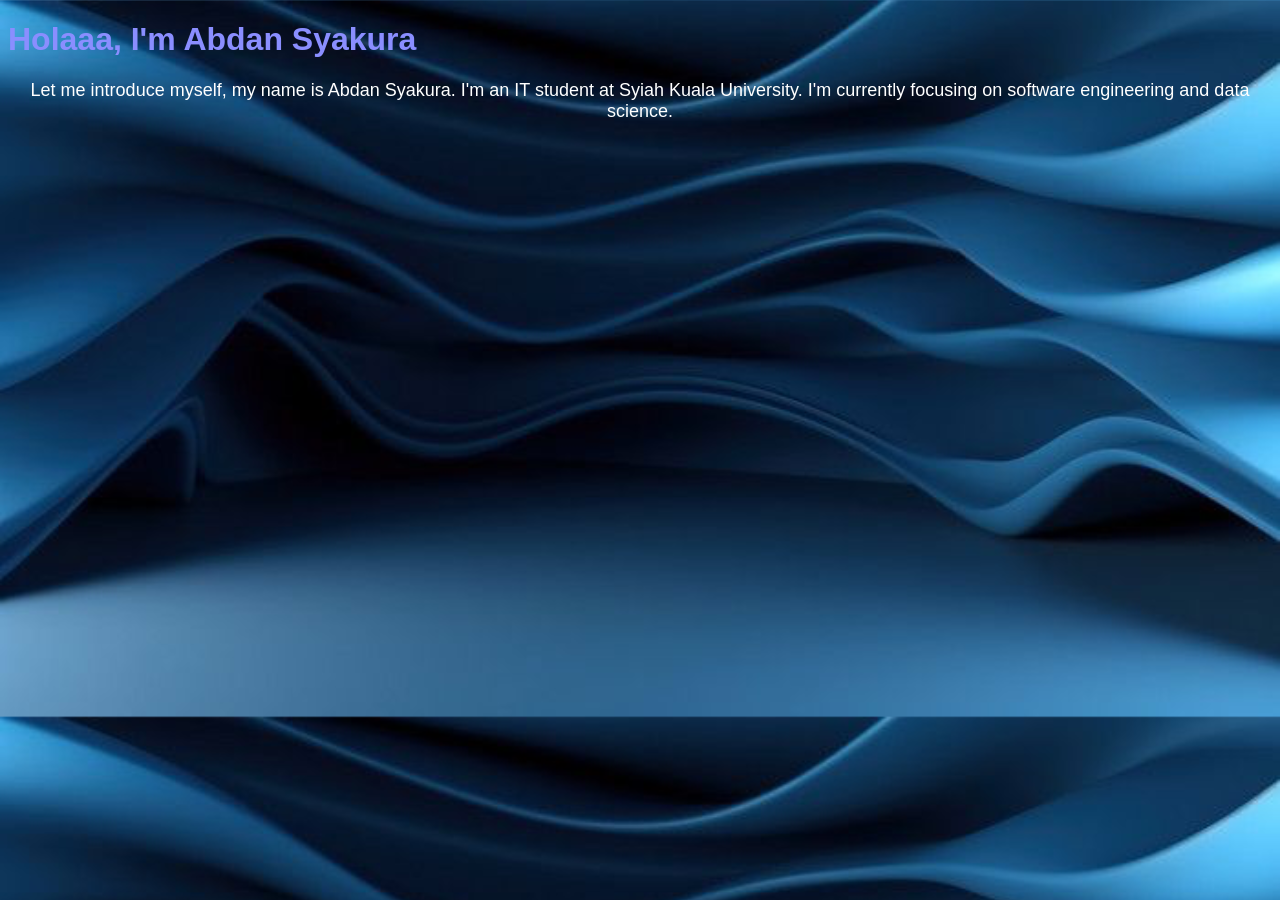
==== index.html @ c8990309 "ubah nama file" ====
<!DOCTYPE html>
<html>
    <link rel="stylesheet" href="tes.css">
    <head>
        <title>Abdan's portfolio</title>
    </head>

    <body>
        <h1>Holaaa, I'm Abdan Syakura</h1>
        <p>Let me introduce myself, my name is Abdan Syakura. I'm an IT student at Syiah Kuala University. 
            I'm currently focusing on software engineering and data science.</h3>
    </body>
</html>
---- tes.css ----
body{
    font-family: arial;
    background-image: url('image.png');
    background-size: cover;
}

h1{
    color: rgb(138, 142, 255);
}
p{
    font-size: large;
    color: #ffffff;
    text-align: center;
}
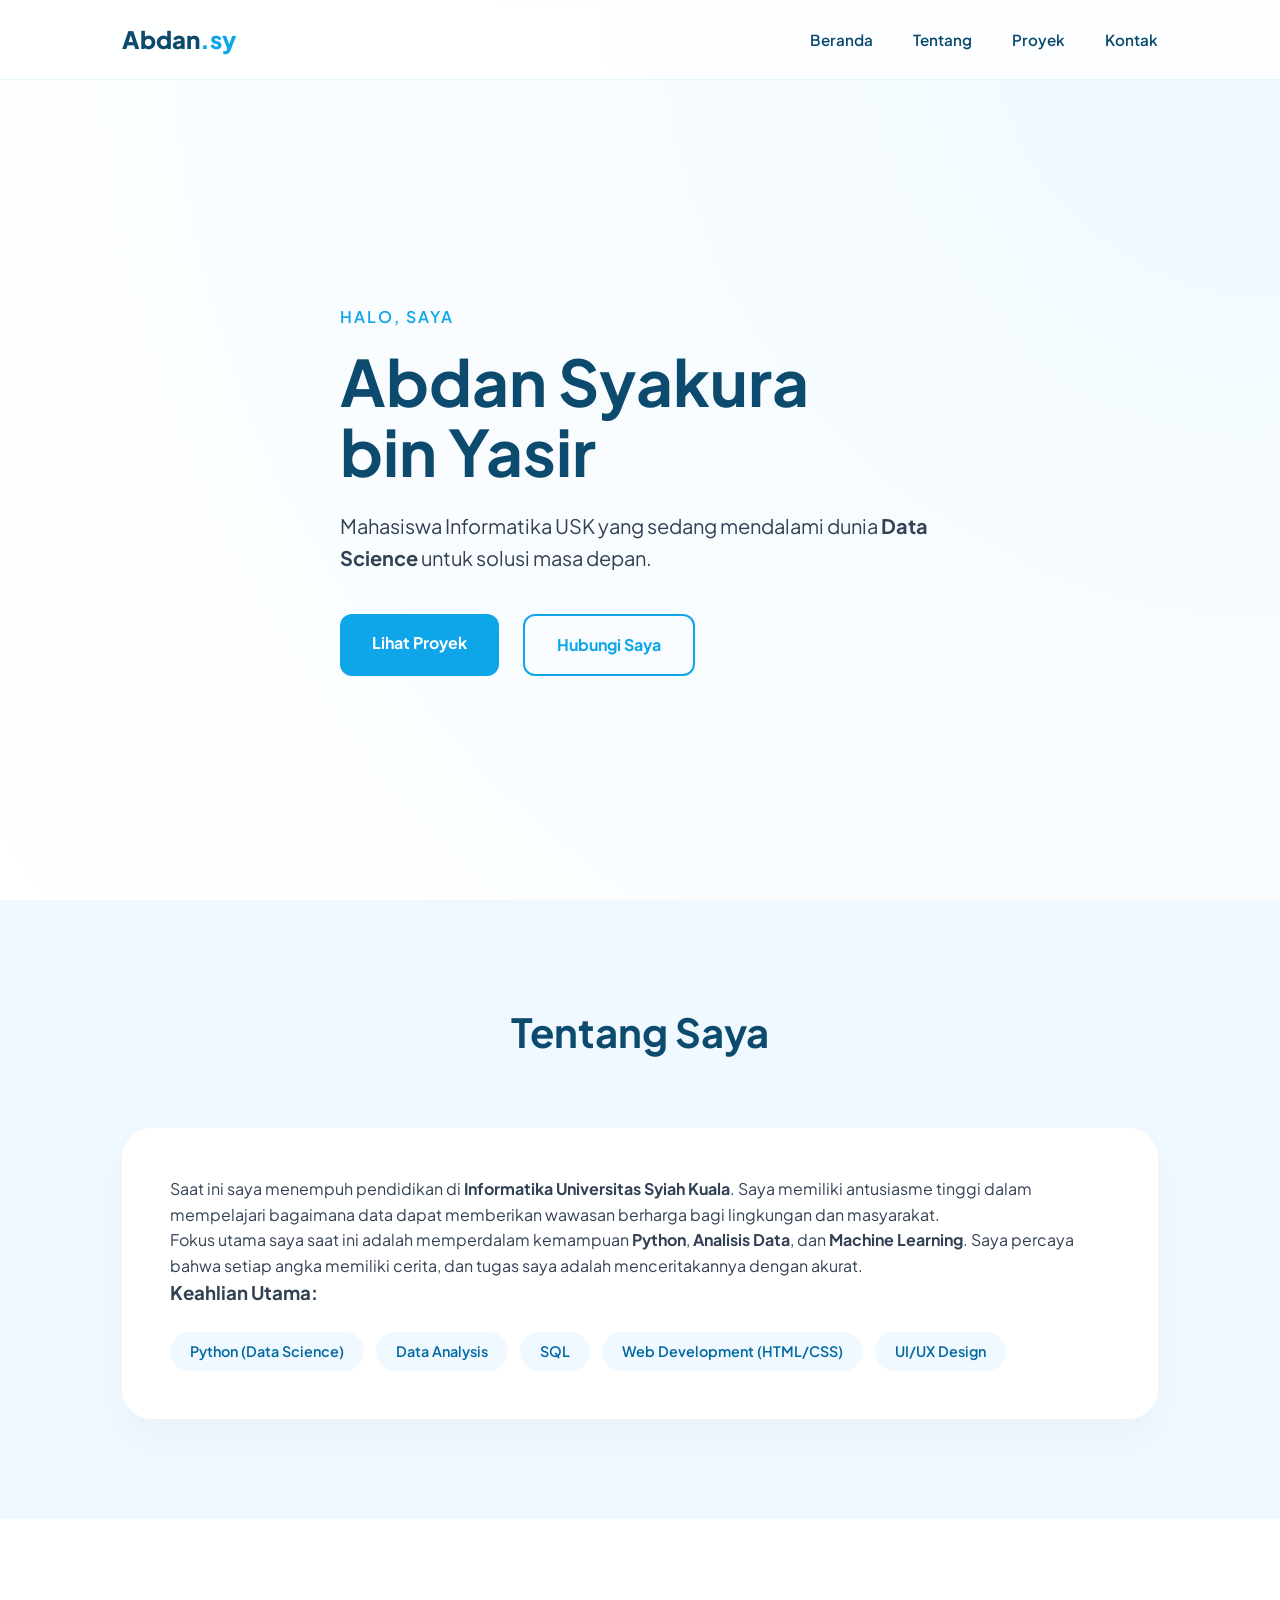
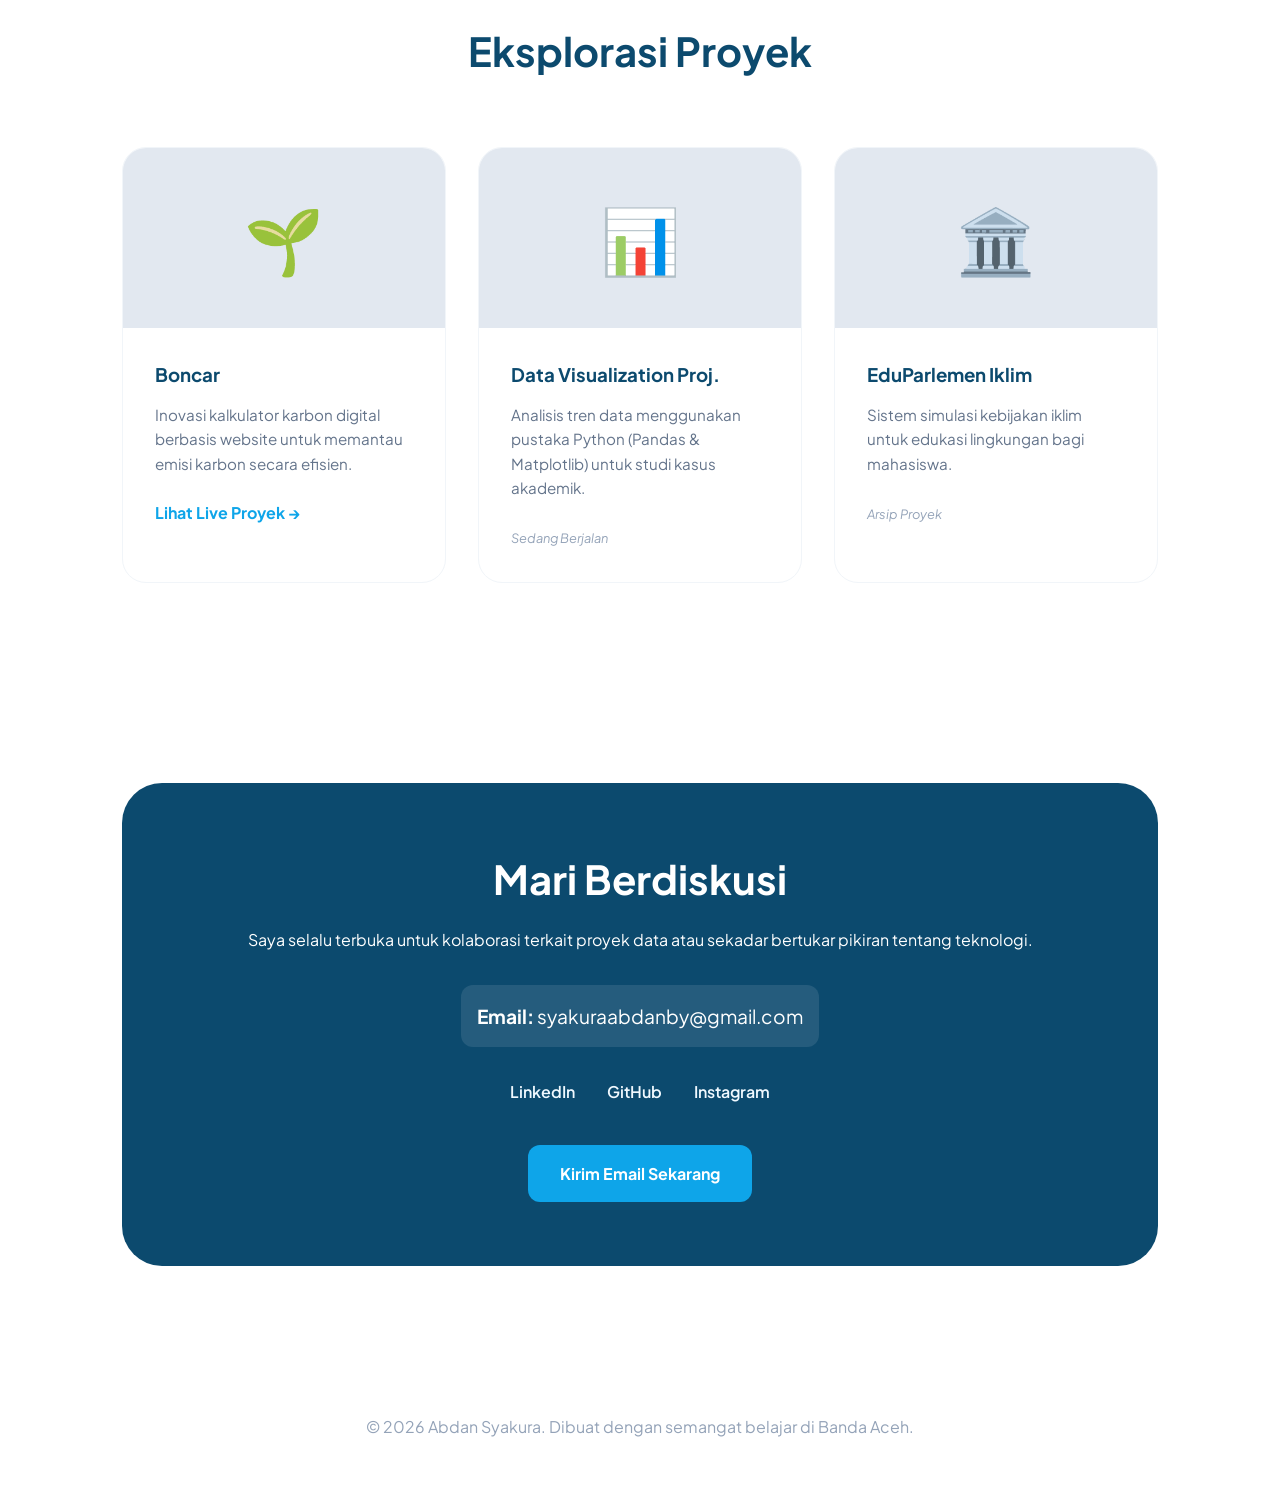
==== commit 0f83e11d: "tes 5" ====
--- a/index.html
+++ b/index.html
@@ -1,13 +1,118 @@
 <!DOCTYPE html>
-<html>
-    <link rel="stylesheet" href="tes.css">
-    <head>
-        <title>Abdan's portfolio</title>
-    </head>
+<html lang="id">
+<head>
+    <meta charset="UTF-8">
+    <meta name="viewport" content="width=device-width, initial-scale=1.0">
+    <title>Abdan Syakura | Data Science & Informatics</title>
+    <link rel="stylesheet" href="style.css">
+    <link href="https://fonts.googleapis.com/css2?family=Plus+Jakarta+Sans:wght@300;400;600;800&display=swap" rel="stylesheet">
+</head>
+<body>
 
-    <body>
-        <h1>Holaaa, I'm Abdan Syakura</h1>
-        <p>Let me introduce myself, my name is Abdan Syakura. I'm an IT student at Syiah Kuala University. 
-            I'm currently focusing on software engineering and data science.</h3>
-    </body>
+    <nav>
+        <div class="container nav-wrapper">
+            <div class="logo">Abdan<span>.sy</span></div>
+            <ul class="nav-links">
+                <li><a href="#home">Beranda</a></li>
+                <li><a href="#about">Tentang</a></li>
+                <li><a href="#projects">Proyek</a></li>
+                <li><a href="#contact">Kontak</a></li>
+            </ul>
+        </div>
+    </nav>
+
+    <header id="home" class="hero">
+        <div class="container">
+            <div class="hero-content">
+                <p class="greeting">Halo, Saya</p>
+                <h1>Abdan Syakura <br>bin Yasir</h1>
+                <p class="tagline">Mahasiswa Informatika USK yang sedang mendalami dunia <strong>Data Science</strong> untuk solusi masa depan.</p>
+                <div class="hero-btns">
+                    <a href="#projects" class="btn primary">Lihat Proyek</a>
+                    <a href="#contact" class="btn secondary">Hubungi Saya</a>
+                </div>
+            </div>
+        </div>
+    </header>
+
+    <section id="about" class="about">
+        <div class="container">
+            <h2 class="section-title">Tentang Saya</h2>
+            <div class="about-grid">
+                <div class="about-text">
+                    <p>Saat ini saya menempuh pendidikan di <strong>Informatika Universitas Syiah Kuala</strong>. Saya memiliki antusiasme tinggi dalam mempelajari bagaimana data dapat memberikan wawasan berharga bagi lingkungan dan masyarakat.</p>
+                    <p>Fokus utama saya saat ini adalah memperdalam kemampuan <strong>Python</strong>, <strong>Analisis Data</strong>, dan <strong>Machine Learning</strong>. Saya percaya bahwa setiap angka memiliki cerita, dan tugas saya adalah menceritakannya dengan akurat.</p>
+                    
+                    <div class="skills">
+                        <h3>Keahlian Utama:</h3>
+                        <div class="skill-list">
+                            <span class="skill-item">Python (Data Science)</span>
+                            <span class="skill-item">Data Analysis</span>
+                            <span class="skill-item">SQL</span>
+                            <span class="skill-item">Web Development (HTML/CSS)</span>
+                            <span class="skill-item">UI/UX Design</span>
+                        </div>
+                    </div>
+                </div>
+            </div>
+        </div>
+    </section>
+
+    <section id="projects" class="projects">
+        <div class="container">
+            <h2 class="section-title">Eksplorasi Proyek</h2>
+            <div class="project-grid">
+                <div class="project-card">
+                    <div class="project-img">🌱</div>
+                    <div class="project-info">
+                        <h3>Boncar</h3>
+                        <p>Inovasi kalkulator karbon digital berbasis website untuk memantau emisi karbon secara efisien.</p>
+                        <a href="https://boncar-carboncalculator.vercel.app/" target="_blank" class="project-link">Lihat Live Proyek &rarr;</a>
+                    </div>
+                </div>
+                <div class="project-card">
+                    <div class="project-img">📊</div>
+                    <div class="project-info">
+                        <h3>Data Visualization Proj.</h3>
+                        <p>Analisis tren data menggunakan pustaka Python (Pandas & Matplotlib) untuk studi kasus akademik.</p>
+                        <span class="status">Sedang Berjalan</span>
+                    </div>
+                </div>
+                <div class="project-card">
+                    <div class="project-img">🏛️</div>
+                    <div class="project-info">
+                        <h3>EduParlemen Iklim</h3>
+                        <p>Sistem simulasi kebijakan iklim untuk edukasi lingkungan bagi mahasiswa.</p>
+                        <span class="status">Arsip Proyek</span>
+                    </div>
+                </div>
+            </div>
+        </div>
+    </section>
+
+    <section id="contact" class="contact">
+        <div class="container">
+            <div class="contact-card">
+                <h2>Mari Berdiskusi</h2>
+                <p>Saya selalu terbuka untuk kolaborasi terkait proyek data atau sekadar bertukar pikiran tentang teknologi.</p>
+                <div class="email-box">
+                    <strong>Email:</strong> syakuraabdanby@gmail.com
+                </div>
+                <div class="socials">
+                    <a href="#">LinkedIn</a>
+                    <a href="#">GitHub</a>
+                    <a href="#">Instagram</a>
+                </div>
+                <a href="mailto:syakuraabdanby@gmail.com" class="btn primary">Kirim Email Sekarang</a>
+            </div>
+        </div>
+    </section>
+
+    <footer>
+        <div class="container">
+            <p>&copy; 2026 Abdan Syakura. Dibuat dengan semangat belajar di Banda Aceh.</p>
+        </div>
+    </footer>
+
+</body>
 </html>
--- a/style.css
+++ b/style.css
@@ -0,0 +1,289 @@
+/* Reset & Global */
+* {
+    margin: 0;
+    padding: 0;
+    box-sizing: border-box;
+}
+
+:root {
+    --sky-light: #f0f9ff;
+    --sky-main: #0ea5e9;
+    --sky-dark: #0369a1;
+    --navy: #0c4a6e;
+    --text: #334155;
+    --white: #ffffff;
+    --transition: all 0.3s ease;
+}
+
+body {
+    font-family: 'Plus Jakarta Sans', sans-serif;
+    color: var(--text);
+    background-color: var(--white);
+    line-height: 1.6;
+    scroll-behavior: smooth;
+}
+
+.container {
+    max-width: 1100px;
+    margin: 0 auto;
+    padding: 0 2rem;
+}
+
+/* Navigation */
+nav {
+    background: rgba(255, 255, 255, 0.8);
+    backdrop-filter: blur(10px);
+    height: 80px;
+    display: flex;
+    align-items: center;
+    position: fixed;
+    top: 0;
+    width: 100%;
+    z-index: 1000;
+    border-bottom: 1px solid rgba(14, 165, 233, 0.1);
+}
+
+.nav-wrapper {
+    display: flex;
+    justify-content: space-between;
+    align-items: center;
+    width: 100%;
+}
+
+.logo {
+    font-size: 1.5rem;
+    font-weight: 800;
+    color: var(--navy);
+}
+
+.logo span {
+    color: var(--sky-main);
+}
+
+.nav-links {
+    display: flex;
+    list-style: none;
+    gap: 2.5rem;
+}
+
+.nav-links a {
+    text-decoration: none;
+    color: var(--navy);
+    font-weight: 600;
+    font-size: 0.95rem;
+    transition: var(--transition);
+}
+
+.nav-links a:hover {
+    color: var(--sky-main);
+}
+
+/* Hero Section */
+.hero {
+    height: 100vh;
+    background: radial-gradient(circle at top right, var(--sky-light), #ffffff);
+    display: flex;
+    align-items: center;
+    padding-top: 80px;
+}
+
+.greeting {
+    color: var(--sky-main);
+    font-weight: 600;
+    text-transform: uppercase;
+    letter-spacing: 2px;
+    margin-bottom: 1rem;
+}
+
+.hero h1 {
+    font-size: 4rem;
+    line-height: 1.1;
+    color: var(--navy);
+    margin-bottom: 1.5rem;
+}
+
+.tagline {
+    font-size: 1.25rem;
+    max-width: 600px;
+    margin-bottom: 2.5rem;
+}
+
+.hero-btns {
+    display: flex;
+    gap: 1.5rem;
+}
+
+/* Buttons */
+.btn {
+    padding: 1rem 2rem;
+    border-radius: 12px;
+    text-decoration: none;
+    font-weight: 700;
+    transition: var(--transition);
+    display: inline-block;
+}
+
+.btn.primary {
+    background: var(--sky-main);
+    color: var(--white);
+}
+
+.btn.primary:hover {
+    background: var(--sky-dark);
+    transform: translateY(-3px);
+    box-shadow: 0 10px 20px rgba(14, 165, 233, 0.2);
+}
+
+.btn.secondary {
+    border: 2px solid var(--sky-main);
+    color: var(--sky-main);
+}
+
+.btn.secondary:hover {
+    background: var(--sky-light);
+}
+
+/* Sections General */
+section {
+    padding: 100px 0;
+}
+
+.section-title {
+    font-size: 2.5rem;
+    color: var(--navy);
+    margin-bottom: 4rem;
+    text-align: center;
+}
+
+/* About */
+.about {
+    background: var(--sky-light);
+}
+
+.about-grid {
+    background: var(--white);
+    padding: 3rem;
+    border-radius: 30px;
+    box-shadow: 0 20px 40px rgba(0,0,0,0.03);
+}
+
+.skill-list {
+    display: flex;
+    flex-wrap: wrap;
+    gap: 12px;
+    margin-top: 1.5rem;
+}
+
+.skill-item {
+    background: var(--sky-light);
+    color: var(--sky-dark);
+    padding: 8px 20px;
+    border-radius: 50px;
+    font-weight: 600;
+    font-size: 0.9rem;
+}
+
+/* Projects */
+.project-grid {
+    display: grid;
+    grid-template-columns: repeat(auto-fit, minmax(300px, 1fr));
+    gap: 2rem;
+}
+
+.project-card {
+    background: var(--white);
+    border: 1px solid #f1f5f9;
+    border-radius: 24px;
+    overflow: hidden;
+    transition: var(--transition);
+}
+
+.project-card:hover {
+    transform: translateY(-10px);
+    box-shadow: 0 30px 60px rgba(14, 165, 233, 0.1);
+}
+
+.project-img {
+    height: 180px;
+    background: #e2e8f0;
+    display: flex;
+    align-items: center;
+    justify-content: center;
+    font-size: 4rem;
+}
+
+.project-info {
+    padding: 2rem;
+}
+
+.project-info h3 {
+    margin-bottom: 0.8rem;
+    color: var(--navy);
+}
+
+.project-info p {
+    color: #64748b;
+    font-size: 0.95rem;
+    margin-bottom: 1.5rem;
+}
+
+.project-link {
+    text-decoration: none;
+    color: var(--sky-main);
+    font-weight: 700;
+}
+
+.status {
+    font-size: 0.8rem;
+    color: #94a3b8;
+    font-style: italic;
+}
+
+/* Contact */
+.contact-card {
+    background: var(--navy);
+    color: var(--white);
+    padding: 4rem;
+    border-radius: 40px;
+    text-align: center;
+}
+
+.contact-card h2 {
+    font-size: 2.5rem;
+    margin-bottom: 1rem;
+}
+
+.email-box {
+    margin: 2rem 0;
+    font-size: 1.2rem;
+    background: rgba(255,255,255,0.1);
+    padding: 1rem;
+    border-radius: 12px;
+    display: inline-block;
+}
+
+.socials {
+    display: flex;
+    justify-content: center;
+    gap: 2rem;
+    margin-bottom: 2.5rem;
+}
+
+.socials a {
+    color: var(--sky-light);
+    text-decoration: none;
+    font-weight: 600;
+}
+
+/* Footer */
+footer {
+    text-align: center;
+    padding: 3rem 0;
+    color: #94a3b8;
+}
+
+/* Desktop Responsiveness */
+@media (max-width: 768px) {
+    .hero h1 { font-size: 2.5rem; }
+    .nav-links { display: none; }
+}
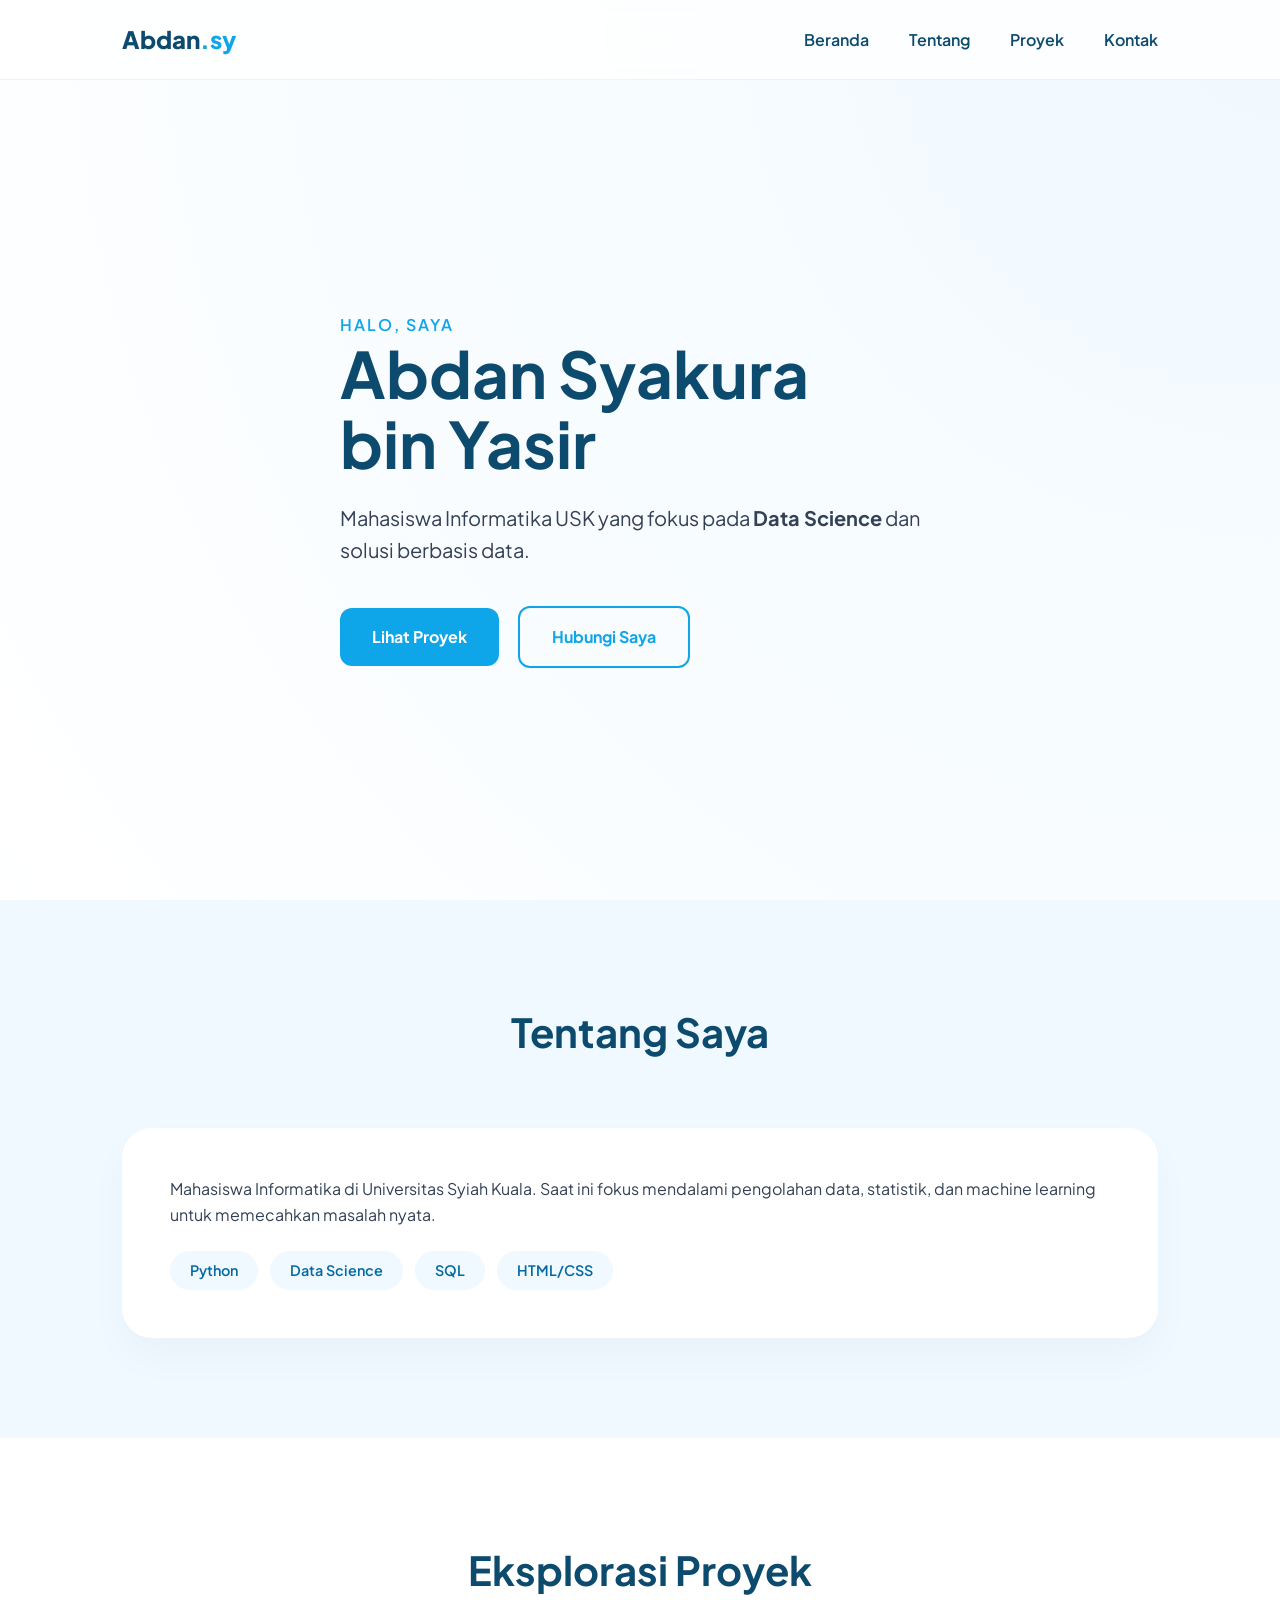
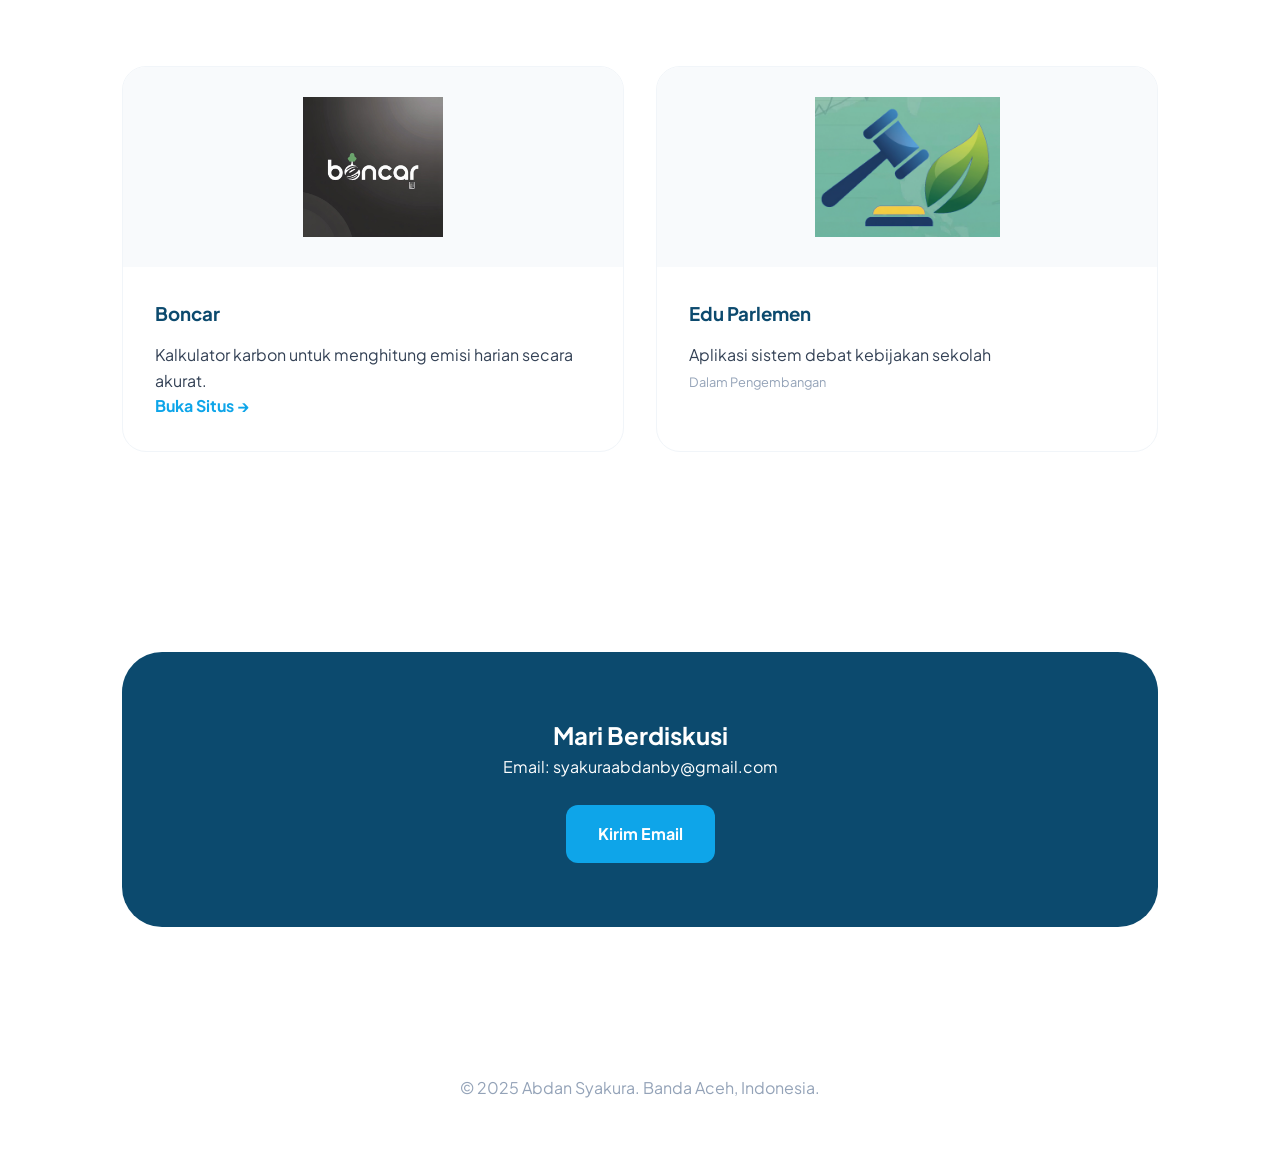
==== commit 601bae5a: "tes 6" ====
--- a/index.html
+++ b/index.html
@@ -3,9 +3,101 @@
 <head>
     <meta charset="UTF-8">
     <meta name="viewport" content="width=device-width, initial-scale=1.0">
-    <title>Abdan Syakura | Data Science & Informatics</title>
-    <link rel="stylesheet" href="style.css">
+    <title>Abdan Syakura | Data Science & Informatika</title>
+    <!-- Google Fonts -->
     <link href="https://fonts.googleapis.com/css2?family=Plus+Jakarta+Sans:wght@300;400;600;800&display=swap" rel="stylesheet">
+    <style>
+        /* CSS DASAR */
+        * { margin: 0; padding: 0; box-sizing: border-box; }
+        :root {
+            --sky-light: #f0f9ff;
+            --sky-main: #0ea5e9;
+            --sky-dark: #0369a1;
+            --navy: #0c4a6e;
+            --text: #334155;
+            --white: #ffffff;
+            --transition: all 0.3s ease;
+        }
+
+        body {
+            font-family: 'Plus Jakarta Sans', sans-serif;
+            color: var(--text);
+            background-color: var(--white);
+            line-height: 1.6;
+            scroll-behavior: smooth;
+        }
+
+        .container { max-width: 1100px; margin: 0 auto; padding: 0 2rem; }
+
+        /* NAVIGASI */
+        nav {
+            background: rgba(255, 255, 255, 0.8);
+            backdrop-filter: blur(10px);
+            height: 80px;
+            display: flex;
+            align-items: center;
+            position: fixed;
+            top: 0; width: 100%; z-index: 1000;
+            border-bottom: 1px solid rgba(14, 165, 233, 0.1);
+        }
+        .nav-wrapper { display: flex; justify-content: space-between; align-items: center; width: 100%; }
+        .logo { font-size: 1.5rem; font-weight: 800; color: var(--navy); }
+        .logo span { color: var(--sky-main); }
+        .nav-links { display: flex; list-style: none; gap: 2.5rem; }
+        .nav-links a { text-decoration: none; color: var(--navy); font-weight: 600; transition: var(--transition); }
+        .nav-links a:hover { color: var(--sky-main); }
+
+        /* HERO SECTION */
+        .hero {
+            height: 100vh;
+            background: radial-gradient(circle at top right, var(--sky-light), #ffffff);
+            display: flex; align-items: center; padding-top: 80px;
+        }
+        .hero h1 { font-size: 4rem; line-height: 1.1; color: var(--navy); margin-bottom: 1.5rem; }
+        .tagline { font-size: 1.25rem; max-width: 600px; margin-bottom: 2.5rem; }
+        .btn { padding: 1rem 2rem; border-radius: 12px; text-decoration: none; font-weight: 700; transition: var(--transition); display: inline-block; }
+        .btn.primary { background: var(--sky-main); color: var(--white); }
+        .btn.secondary { border: 2px solid var(--sky-main); color: var(--sky-main); margin-left: 1rem; }
+
+        /* ABOUT SECTION */
+        section { padding: 100px 0; }
+        .section-title { font-size: 2.5rem; color: var(--navy); margin-bottom: 4rem; text-align: center; }
+        .about { background: var(--sky-light); }
+        .about-grid { background: var(--white); padding: 3rem; border-radius: 30px; box-shadow: 0 20px 40px rgba(0,0,0,0.03); }
+        .skill-list { display: flex; flex-wrap: wrap; gap: 12px; margin-top: 1.5rem; }
+        .skill-item { background: var(--sky-light); color: var(--sky-dark); padding: 8px 20px; border-radius: 50px; font-weight: 600; font-size: 0.9rem; }
+
+        /* PROJECT SECTION (PERUBAHAN DI SINI) */
+        .project-grid { display: grid; grid-template-columns: repeat(auto-fit, minmax(300px, 1fr)); gap: 2rem; }
+        .project-card { background: var(--white); border: 1px solid #f1f5f9; border-radius: 24px; overflow: hidden; transition: var(--transition); }
+        .project-card:hover { transform: translateY(-10px); box-shadow: 0 30px 60px rgba(14, 165, 233, 0.1); }
+        
+        /* Container untuk Logo/Gambar */
+        .project-img {
+            height: 200px;
+            background: #f8fafc;
+            display: flex;
+            align-items: center;
+            justify-content: center;
+            overflow: hidden;
+        }
+
+        /* CSS Agar Gambar Logo Rapi */
+        .project-img img {
+            width: 100%;
+            height: 100%;
+            object-fit: contain; /* Gambar akan menyesuaikan tanpa gepeng */
+            padding: 30px; /* Jarak agar logo tidak nempel ke pinggir kotak */
+        }
+
+        .project-info { padding: 2rem; }
+        .project-info h3 { margin-bottom: 0.8rem; color: var(--navy); }
+        .project-link { text-decoration: none; color: var(--sky-main); font-weight: 700; }
+
+        /* CONTACT SECTION */
+        .contact-card { background: var(--navy); color: var(--white); padding: 4rem; border-radius: 40px; text-align: center; }
+        footer { text-align: center; padding: 3rem 0; color: #94a3b8; }
+    </style>
 </head>
 <body>
 
@@ -23,14 +115,12 @@
 
     <header id="home" class="hero">
         <div class="container">
-            <div class="hero-content">
-                <p class="greeting">Halo, Saya</p>
-                <h1>Abdan Syakura <br>bin Yasir</h1>
-                <p class="tagline">Mahasiswa Informatika USK yang sedang mendalami dunia <strong>Data Science</strong> untuk solusi masa depan.</p>
-                <div class="hero-btns">
-                    <a href="#projects" class="btn primary">Lihat Proyek</a>
-                    <a href="#contact" class="btn secondary">Hubungi Saya</a>
-                </div>
+            <p style="color: var(--sky-main); font-weight: 600; letter-spacing: 2px;">HALO, SAYA</p>
+            <h1>Abdan Syakura <br>bin Yasir</h1>
+            <p class="tagline">Mahasiswa Informatika USK yang fokus pada <strong>Data Science</strong> dan solusi berbasis data.</p>
+            <div class="hero-btns">
+                <a href="#projects" class="btn primary">Lihat Proyek</a>
+                <a href="#contact" class="btn secondary">Hubungi Saya</a>
             </div>
         </div>
     </header>
@@ -39,20 +129,12 @@
         <div class="container">
             <h2 class="section-title">Tentang Saya</h2>
             <div class="about-grid">
-                <div class="about-text">
-                    <p>Saat ini saya menempuh pendidikan di <strong>Informatika Universitas Syiah Kuala</strong>. Saya memiliki antusiasme tinggi dalam mempelajari bagaimana data dapat memberikan wawasan berharga bagi lingkungan dan masyarakat.</p>
-                    <p>Fokus utama saya saat ini adalah memperdalam kemampuan <strong>Python</strong>, <strong>Analisis Data</strong>, dan <strong>Machine Learning</strong>. Saya percaya bahwa setiap angka memiliki cerita, dan tugas saya adalah menceritakannya dengan akurat.</p>
-                    
-                    <div class="skills">
-                        <h3>Keahlian Utama:</h3>
-                        <div class="skill-list">
-                            <span class="skill-item">Python (Data Science)</span>
-                            <span class="skill-item">Data Analysis</span>
-                            <span class="skill-item">SQL</span>
-                            <span class="skill-item">Web Development (HTML/CSS)</span>
-                            <span class="skill-item">UI/UX Design</span>
-                        </div>
-                    </div>
+                <p>Mahasiswa Informatika di Universitas Syiah Kuala. Saat ini fokus mendalami pengolahan data, statistik, dan machine learning untuk memecahkan masalah nyata.</p>
+                <div class="skill-list">
+                    <span class="skill-item">Python</span>
+                    <span class="skill-item">Data Science</span>
+                    <span class="skill-item">SQL</span>
+                    <span class="skill-item">HTML/CSS</span>
                 </div>
             </div>
         </div>
@@ -62,30 +144,31 @@
         <div class="container">
             <h2 class="section-title">Eksplorasi Proyek</h2>
             <div class="project-grid">
+                
+                <!-- PROYEK 1: BONCAR -->
                 <div class="project-card">
-                    <div class="project-img">🌱</div>
+                    <div class="project-img">
+                        <img src="boncar.jpeg" alt="Logo Boncar" onerror="this.src='https://via.placeholder.com/200?text=Boncar'">
+                    </div>
                     <div class="project-info">
                         <h3>Boncar</h3>
-                        <p>Inovasi kalkulator karbon digital berbasis website untuk memantau emisi karbon secara efisien.</p>
-                        <a href="https://boncar-carboncalculator.vercel.app/" target="_blank" class="project-link">Lihat Live Proyek &rarr;</a>
+                        <p>Kalkulator karbon untuk menghitung emisi harian secara akurat.</p>
+                        <a href="https://boncar-carboncalculator.vercel.app/" target="_blank" class="project-link">Buka Situs &rarr;</a>
                     </div>
                 </div>
+
+                <!-- PROYEK 2: DATA SCIENCE -->
                 <div class="project-card">
-                    <div class="project-img">📊</div>
+                    <div class="project-img">
+                        <img src="eduparlemen.png" alt="EduParlemen" onerror="this.src='https://via.placeholder.com/200?text=Data+Science'">
+                    </div>
                     <div class="project-info">
-                        <h3>Data Visualization Proj.</h3>
-                        <p>Analisis tren data menggunakan pustaka Python (Pandas & Matplotlib) untuk studi kasus akademik.</p>
-                        <span class="status">Sedang Berjalan</span>
+                        <h3>Edu Parlemen</h3>
+                        <p>Aplikasi sistem debat kebijakan sekolah</p>
+                        <span style="color:#94a3b8; font-size: 0.8rem;">Dalam Pengembangan</span>
                     </div>
                 </div>
-                <div class="project-card">
-                    <div class="project-img">🏛️</div>
-                    <div class="project-info">
-                        <h3>EduParlemen Iklim</h3>
-                        <p>Sistem simulasi kebijakan iklim untuk edukasi lingkungan bagi mahasiswa.</p>
-                        <span class="status">Arsip Proyek</span>
-                    </div>
-                </div>
+
             </div>
         </div>
     </section>
@@ -94,24 +177,15 @@
         <div class="container">
             <div class="contact-card">
                 <h2>Mari Berdiskusi</h2>
-                <p>Saya selalu terbuka untuk kolaborasi terkait proyek data atau sekadar bertukar pikiran tentang teknologi.</p>
-                <div class="email-box">
-                    <strong>Email:</strong> syakuraabdanby@gmail.com
-                </div>
-                <div class="socials">
-                    <a href="#">LinkedIn</a>
-                    <a href="#">GitHub</a>
-                    <a href="#">Instagram</a>
-                </div>
-                <a href="mailto:syakuraabdanby@gmail.com" class="btn primary">Kirim Email Sekarang</a>
+                <p>Email: syakuraabdanby@gmail.com</p>
+                <br>
+                <a href="mailto:syakuraabdanby@gmail.com" class="btn primary">Kirim Email</a>
             </div>
         </div>
     </section>
 
     <footer>
-        <div class="container">
-            <p>&copy; 2026 Abdan Syakura. Dibuat dengan semangat belajar di Banda Aceh.</p>
-        </div>
+        <p>&copy; 2025 Abdan Syakura. Banda Aceh, Indonesia.</p>
     </footer>
 
 </body>
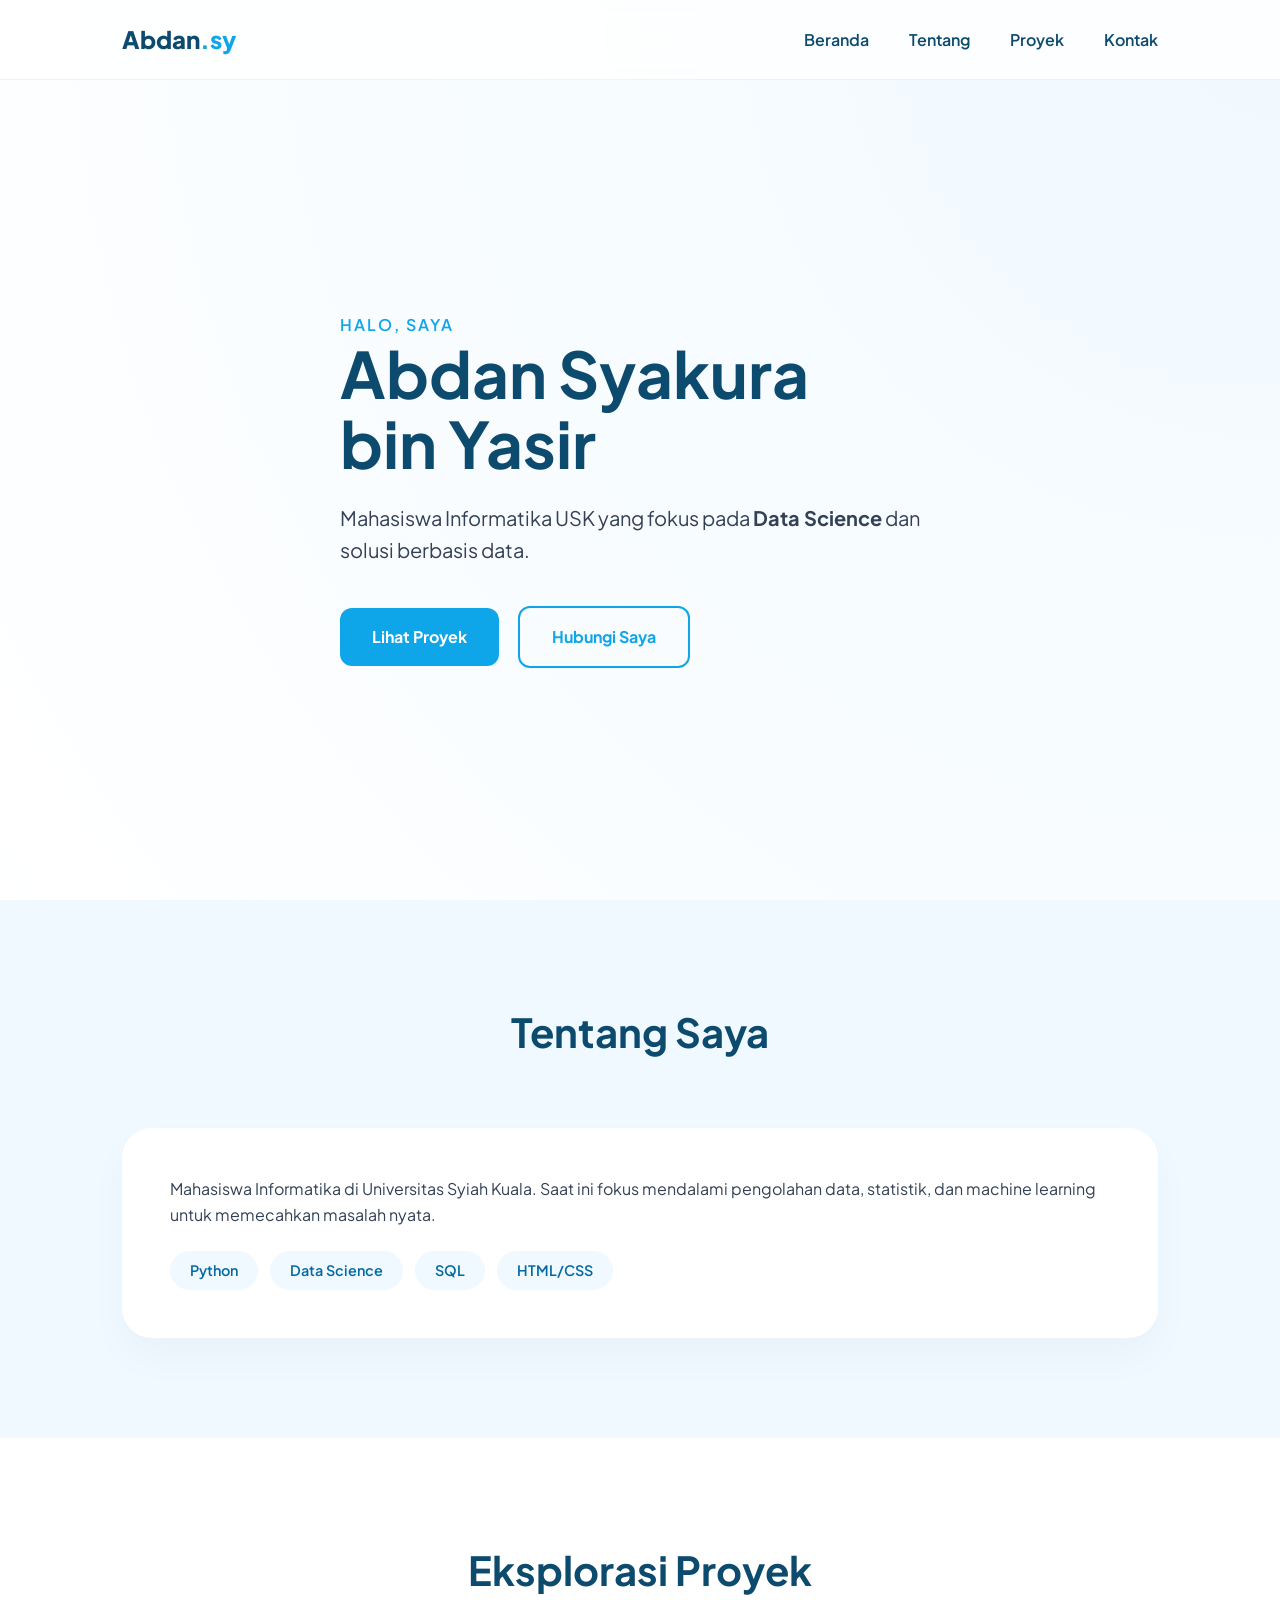
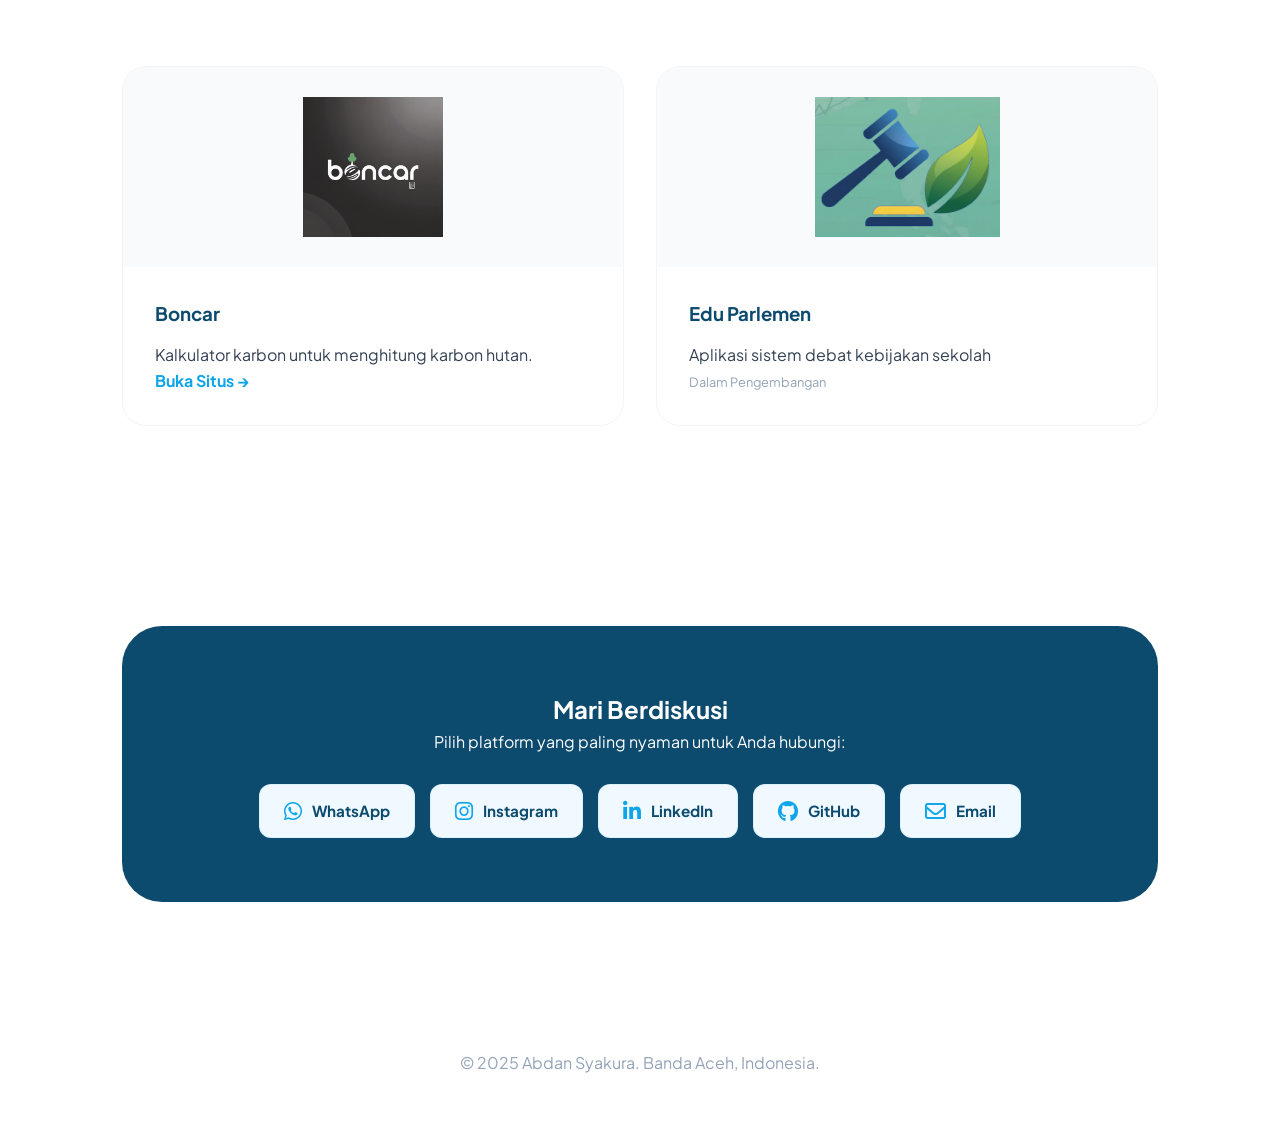
==== commit 729a4054: "change container in contact" ====
--- a/index.html
+++ b/index.html
@@ -3,11 +3,12 @@
 <head>
     <meta charset="UTF-8">
     <meta name="viewport" content="width=device-width, initial-scale=1.0">
-    <title>Abdan Syakura | Data Science & Informatika</title>
-    <!-- Google Fonts -->
+    <title>Abdan's Portofolio</title>
     <link href="https://fonts.googleapis.com/css2?family=Plus+Jakarta+Sans:wght@300;400;600;800&display=swap" rel="stylesheet">
+    <link rel="stylesheet" href="https://cdnjs.cloudflare.com/ajax/libs/font-awesome/6.4.2/css/all.min.css">
+    <link rel="stylesheet" href="style.css">
     <style>
-        /* CSS DASAR */
+        /* (Gaya inline kamu sebelumnya tetap ada di sini) */
         * { margin: 0; padding: 0; box-sizing: border-box; }
         :root {
             --sky-light: #f0f9ff;
@@ -67,7 +68,6 @@
         .skill-list { display: flex; flex-wrap: wrap; gap: 12px; margin-top: 1.5rem; }
         .skill-item { background: var(--sky-light); color: var(--sky-dark); padding: 8px 20px; border-radius: 50px; font-weight: 600; font-size: 0.9rem; }
 
-        /* PROJECT SECTION (PERUBAHAN DI SINI) */
         .project-grid { display: grid; grid-template-columns: repeat(auto-fit, minmax(300px, 1fr)); gap: 2rem; }
         .project-card { background: var(--white); border: 1px solid #f1f5f9; border-radius: 24px; overflow: hidden; transition: var(--transition); }
         .project-card:hover { transform: translateY(-10px); box-shadow: 0 30px 60px rgba(14, 165, 233, 0.1); }
@@ -86,15 +86,15 @@
         .project-img img {
             width: 100%;
             height: 100%;
-            object-fit: contain; /* Gambar akan menyesuaikan tanpa gepeng */
-            padding: 30px; /* Jarak agar logo tidak nempel ke pinggir kotak */
+            object-fit: contain; 
+            padding: 30px; 
         }
 
         .project-info { padding: 2rem; }
         .project-info h3 { margin-bottom: 0.8rem; color: var(--navy); }
         .project-link { text-decoration: none; color: var(--sky-main); font-weight: 700; }
 
-        /* CONTACT SECTION */
+        /* CONTACT SECTION STYLING PINDAH KE style.css */
         .contact-card { background: var(--navy); color: var(--white); padding: 4rem; border-radius: 40px; text-align: center; }
         footer { text-align: center; padding: 3rem 0; color: #94a3b8; }
     </style>
@@ -144,20 +144,16 @@
         <div class="container">
             <h2 class="section-title">Eksplorasi Proyek</h2>
             <div class="project-grid">
-                
-                <!-- PROYEK 1: BONCAR -->
                 <div class="project-card">
                     <div class="project-img">
                         <img src="boncar.jpeg" alt="Logo Boncar" onerror="this.src='https://via.placeholder.com/200?text=Boncar'">
                     </div>
                     <div class="project-info">
                         <h3>Boncar</h3>
-                        <p>Kalkulator karbon untuk menghitung emisi harian secara akurat.</p>
+                        <p>Kalkulator karbon untuk menghitung karbon hutan.</p>
                         <a href="https://boncar-carboncalculator.vercel.app/" target="_blank" class="project-link">Buka Situs &rarr;</a>
                     </div>
                 </div>
-
-                <!-- PROYEK 2: DATA SCIENCE -->
                 <div class="project-card">
                     <div class="project-img">
                         <img src="eduparlemen.png" alt="EduParlemen" onerror="this.src='https://via.placeholder.com/200?text=Data+Science'">
@@ -168,7 +164,6 @@
                         <span style="color:#94a3b8; font-size: 0.8rem;">Dalam Pengembangan</span>
                     </div>
                 </div>
-
             </div>
         </div>
     </section>
@@ -177,9 +172,25 @@
         <div class="container">
             <div class="contact-card">
                 <h2>Mari Berdiskusi</h2>
-                <p>Email: syakuraabdanby@gmail.com</p>
-                <br>
-                <a href="mailto:syakuraabdanby@gmail.com" class="btn primary">Kirim Email</a>
+                <p>Pilih platform yang paling nyaman untuk Anda hubungi:</p>
+                
+                <div class="contact-grid">
+                    <a href="https://wa.me/6285951443082" target="_blank" class="contact-btn">
+                        <i class="fa-brands fa-whatsapp"></i> WhatsApp
+                    </a>
+                    <a href="https://www.instagram.com/abdan_syakura.by/" target="_blank" class="contact-btn">
+                        <i class="fa-brands fa-instagram"></i> Instagram
+                    </a>
+                    <a href="https://www.linkedin.com/in/abdan-syakura-bin-yasir-7b3ab432" target="_blank" class="contact-btn">
+                        <i class="fa-brands fa-linkedin-in"></i> LinkedIn
+                    </a>
+                    <a href="https://github.com/thanksman25" target="_blank" class="contact-btn">
+                        <i class="fa-brands fa-github"></i> GitHub
+                    </a>
+                    <a href="mailto:syakuraabdanby@gmail.com" class="contact-btn">
+                        <i class="fa-regular fa-envelope"></i> Email
+                    </a>
+                </div>
             </div>
         </div>
     </section>
--- a/style.css
+++ b/style.css
@@ -0,0 +1,46 @@
+/* --- Tambahan Khusus Bagian Kontak --- */
+
+.contact-grid {
+    display: flex;
+    flex-wrap: wrap;
+    justify-content: center;
+    gap: 15px;
+    margin-top: 30px;
+}
+
+.contact-btn {
+    display: flex;
+    align-items: center;
+    gap: 10px;
+    padding: 14px 24px;
+    border-radius: 12px;
+    text-decoration: none;
+    font-weight: 700;
+    font-size: 0.95rem;
+    color: var(--navy);
+    background: var(--sky-light);
+    border: 1px solid rgba(14, 165, 233, 0.1);
+    transition: var(--transition);
+}
+
+.contact-btn i {
+    font-size: 1.3rem;
+    color: var(--sky-main);
+}
+
+.contact-btn:hover {
+    transform: translateY(-5px);
+    background: var(--white);
+    box-shadow: 0 10px 20px rgba(0,0,0,0.1);
+    color: var(--sky-dark);
+}
+
+/* Responsif Mobile untuk Tombol Kontak */
+@media (max-width: 600px) {
+    .contact-grid {
+        flex-direction: column;
+    }
+    .contact-btn {
+        justify-content: center;
+    }
+}
